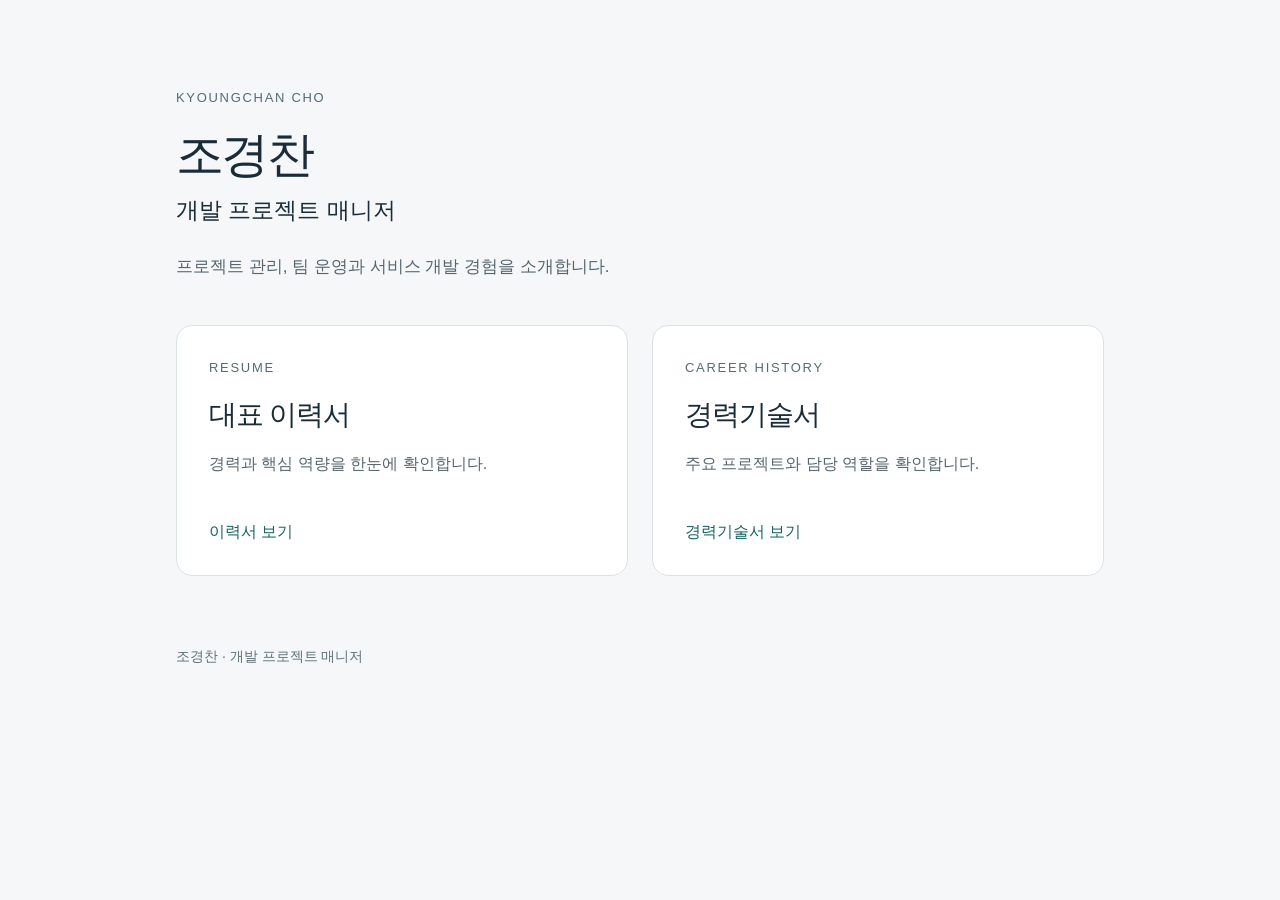
==== docs/index.html @ 89b85462 "Update public career documents" ====
<!doctype html><html lang="ko"><head><meta charset="utf-8"><meta name="viewport" content="width=device-width,initial-scale=1"><meta name="robots" content="noindex,nofollow,noarchive"><title>조경찬 제출 서류</title><link rel="stylesheet" href="./style.css"></head><body><main class="home"><div class="eyebrow">KYOUNGCHAN CHO</div><h1>조경찬</h1><p class="lead">개발 프로젝트 매니저</p><p class="intro">프로젝트 관리, 팀 운영과 서비스 개발 경험을 소개합니다.</p><div class="cards"><a class="card" href="resume/"><span class="label">RESUME</span><h2>대표 이력서</h2><p>경력과 핵심 역량을 한눈에 확인합니다.</p><span class="action">이력서 보기</span></a><a class="card" href="career/"><span class="label">CAREER HISTORY</span><h2>경력기술서</h2><p>주요 프로젝트와 담당 역할을 확인합니다.</p><span class="action">경력기술서 보기</span></a></div><footer>조경찬 · 개발 프로젝트 매니저</footer></main></body></html>
---- docs/style.css ----
:root{font-family:"Malgun Gothic","Apple SD Gothic Neo",sans-serif;color:#192d38;background:#f5f7f8;font-synthesis:none}*{box-sizing:border-box}body{margin:0}a{color:inherit}button,a{-webkit-tap-highlight-color:transparent}a:focus-visible{outline:3px solid #e8b655;outline-offset:5px}.home{max-width:1000px;margin:auto;padding:90px 36px 40px}.eyebrow,.label{font-size:13px;letter-spacing:.13em;color:#536d73}h1{font-size:48px;letter-spacing:-.055em;margin:18px 0 8px}.lead{font-size:23px;margin:0}.intro{font-size:17px;color:#56666e;line-height:1.8;margin:26px 0 42px}.cards{display:grid;grid-template-columns:1fr 1fr;gap:24px}.card{background:white;border:1px solid #dce3e6;border-radius:16px;padding:32px;text-decoration:none;transition:border-color .15s,transform .15s}.card:hover{border-color:#146760;transform:translateY(-3px)}h2{font-size:28px;margin:20px 0 12px;letter-spacing:-.04em}.card p{font-size:16px;line-height:1.8;color:#56666e}.action{display:inline-block;color:#146760;font-size:16px;margin-top:28px;font-weight:700}.home footer{margin-top:72px;color:#60727a;font-size:14px}.viewer{height:100dvh;display:flex;flex-direction:column;background:#e5e8eb}.toolbar{background:#fff;padding:15px 24px;display:flex;align-items:center;justify-content:space-between;gap:20px;border-bottom:1px solid #dce3e6}.identity{display:flex;align-items:center;gap:24px}.brand{font-size:17px;text-decoration:none;font-weight:700}.docnav{display:flex;gap:6px}.docnav a{font-size:15px;text-decoration:none;padding:9px 12px;border-radius:7px;color:#5b6970}.docnav a[aria-current=page]{background:#e6f0ef;color:#125d58;font-weight:700}.tools{display:flex;align-items:center;gap:15px}.updated{font-size:13px;color:#596971}.pdf-open{font-size:14px;padding:10px 14px;background:#176b66;color:white;border-radius:7px;text-decoration:none;white-space:nowrap}.pdf-frame{flex:1;width:100%;border:0;min-height:0}.viewer-message{margin:0;background:#fff;padding:8px 24px;font-size:14px;color:#596971}.error{padding:24px;background:white;color:#832f32}.fallback{font-size:14px;color:#596971;background:#fff;padding:8px 24px}.fallback a{color:#125d58}@media(max-width:720px){.home{padding:50px 22px}.cards{grid-template-columns:1fr}.card{padding:26px}h1{font-size:40px}.toolbar{padding:12px 14px;align-items:flex-start;gap:10px}.identity{display:block}.docnav{margin:8px 0 0 -8px}.docnav a{font-size:14px;padding:8px}.tools{flex-direction:column;align-items:flex-end;gap:7px}.updated{font-size:12px;max-width:155px;text-align:right}.viewer-message,.fallback{padding:8px 14px}.brand{font-size:16px}}
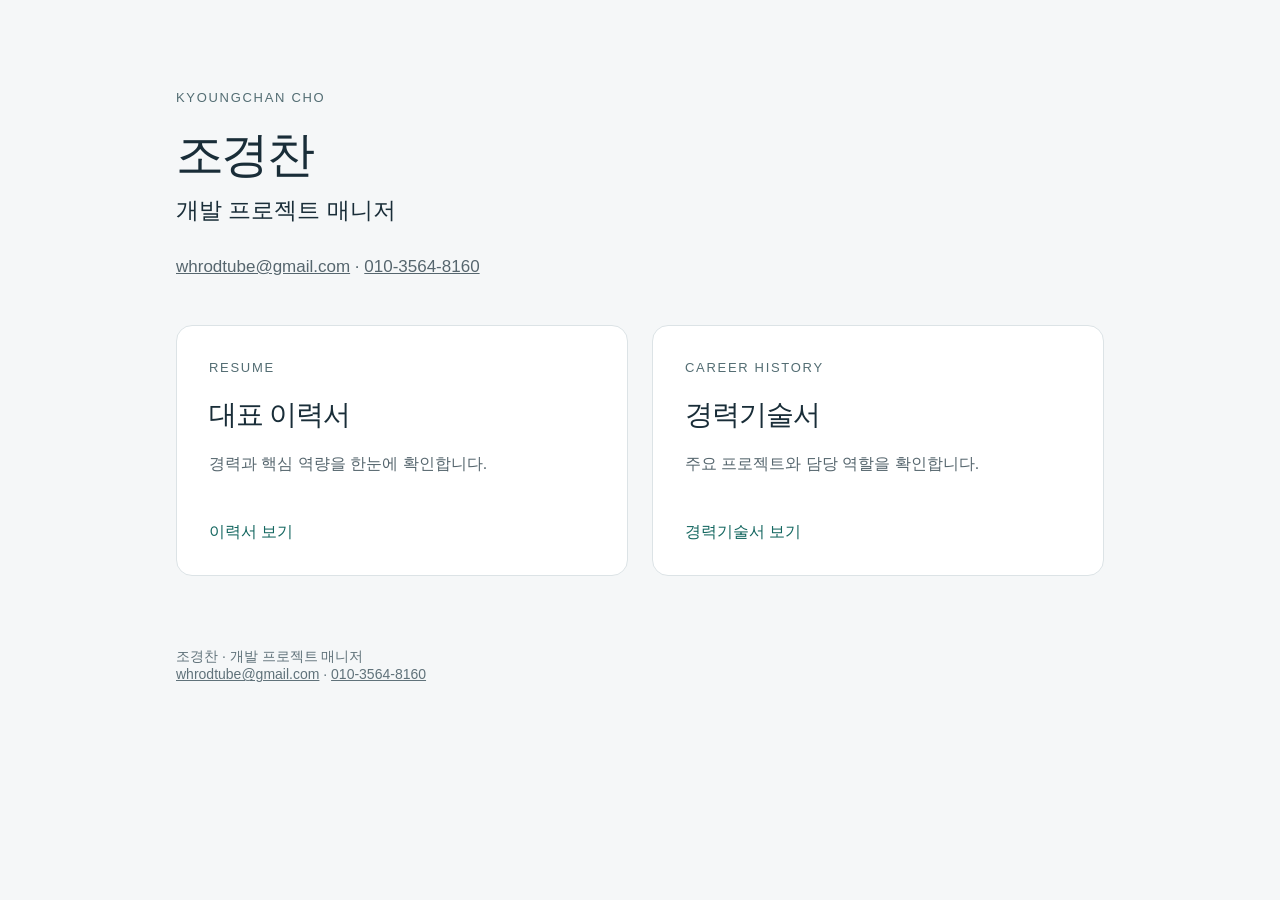
==== commit d1d30a24: "Update public career documents" ====
--- a/docs/index.html
+++ b/docs/index.html
@@ -1 +1,2 @@
-<!doctype html><html lang="ko"><head><meta charset="utf-8"><meta name="viewport" content="width=device-width,initial-scale=1"><meta name="robots" content="noindex,nofollow,noarchive"><title>조경찬 제출 서류</title><link rel="stylesheet" href="./style.css"></head><body><main class="home"><div class="eyebrow">KYOUNGCHAN CHO</div><h1>조경찬</h1><p class="lead">개발 프로젝트 매니저</p><p class="intro">프로젝트 관리, 팀 운영과 서비스 개발 경험을 소개합니다.</p><div class="cards"><a class="card" href="resume/"><span class="label">RESUME</span><h2>대표 이력서</h2><p>경력과 핵심 역량을 한눈에 확인합니다.</p><span class="action">이력서 보기</span></a><a class="card" href="career/"><span class="label">CAREER HISTORY</span><h2>경력기술서</h2><p>주요 프로젝트와 담당 역할을 확인합니다.</p><span class="action">경력기술서 보기</span></a></div><footer>조경찬 · 개발 프로젝트 매니저</footer></main></body></html>
+<!doctype html><html lang="ko"><head><meta charset="utf-8"><meta name="viewport" content="width=device-width,initial-scale=1"><meta name="robots" content="noindex,nofollow,noarchive"><title>조경찬 제출 서류</title><link rel="stylesheet" href="./style.css"></head><body><main class="home"><div class="eyebrow">KYOUNGCHAN CHO</div><h1>조경찬</h1><p class="lead">개발 프로젝트 매니저</p><p class="intro"><a href="mailto:whrodtube@gmail.com">whrodtube@gmail.com</a> · <a href="tel:+821035648160">010-3564-8160</a></p><div class="cards"><a class="card" href="resume/"><span class="label">RESUME</span><h2>대표 이력서</h2><p>경력과 핵심 역량을 한눈에 확인합니다.</p><span class="action">이력서 보기</span></a><a class="card" href="career/"><span class="label">CAREER HISTORY</span><h2>경력기술서</h2><p>주요 프로젝트와 담당 역할을 확인합니다.</p><span class="action">경력기술서 보기</span></a></div><footer>조경찬 · 개발 프로젝트 매니저<br><a href="mailto:whrodtube@gmail.com">whrodtube@gmail.com</a> · <a href="tel:+821035648160">010-3564-8160</a></footer></main></body></html>
+
--- a/docs/style.css
+++ b/docs/style.css
@@ -1 +1,5 @@
 :root{font-family:"Malgun Gothic","Apple SD Gothic Neo",sans-serif;color:#192d38;background:#f5f7f8;font-synthesis:none}*{box-sizing:border-box}body{margin:0}a{color:inherit}button,a{-webkit-tap-highlight-color:transparent}a:focus-visible{outline:3px solid #e8b655;outline-offset:5px}.home{max-width:1000px;margin:auto;padding:90px 36px 40px}.eyebrow,.label{font-size:13px;letter-spacing:.13em;color:#536d73}h1{font-size:48px;letter-spacing:-.055em;margin:18px 0 8px}.lead{font-size:23px;margin:0}.intro{font-size:17px;color:#56666e;line-height:1.8;margin:26px 0 42px}.cards{display:grid;grid-template-columns:1fr 1fr;gap:24px}.card{background:white;border:1px solid #dce3e6;border-radius:16px;padding:32px;text-decoration:none;transition:border-color .15s,transform .15s}.card:hover{border-color:#146760;transform:translateY(-3px)}h2{font-size:28px;margin:20px 0 12px;letter-spacing:-.04em}.card p{font-size:16px;line-height:1.8;color:#56666e}.action{display:inline-block;color:#146760;font-size:16px;margin-top:28px;font-weight:700}.home footer{margin-top:72px;color:#60727a;font-size:14px}.viewer{height:100dvh;display:flex;flex-direction:column;background:#e5e8eb}.toolbar{background:#fff;padding:15px 24px;display:flex;align-items:center;justify-content:space-between;gap:20px;border-bottom:1px solid #dce3e6}.identity{display:flex;align-items:center;gap:24px}.brand{font-size:17px;text-decoration:none;font-weight:700}.docnav{display:flex;gap:6px}.docnav a{font-size:15px;text-decoration:none;padding:9px 12px;border-radius:7px;color:#5b6970}.docnav a[aria-current=page]{background:#e6f0ef;color:#125d58;font-weight:700}.tools{display:flex;align-items:center;gap:15px}.updated{font-size:13px;color:#596971}.pdf-open{font-size:14px;padding:10px 14px;background:#176b66;color:white;border-radius:7px;text-decoration:none;white-space:nowrap}.pdf-frame{flex:1;width:100%;border:0;min-height:0}.viewer-message{margin:0;background:#fff;padding:8px 24px;font-size:14px;color:#596971}.error{padding:24px;background:white;color:#832f32}.fallback{font-size:14px;color:#596971;background:#fff;padding:8px 24px}.fallback a{color:#125d58}@media(max-width:720px){.home{padding:50px 22px}.cards{grid-template-columns:1fr}.card{padding:26px}h1{font-size:40px}.toolbar{padding:12px 14px;align-items:flex-start;gap:10px}.identity{display:block}.docnav{margin:8px 0 0 -8px}.docnav a{font-size:14px;padding:8px}.tools{flex-direction:column;align-items:flex-end;gap:7px}.updated{font-size:12px;max-width:155px;text-align:right}.viewer-message,.fallback{padding:8px 14px}.brand{font-size:16px}}
+
+.pdf-pages{flex:1;min-height:0;overflow:auto;padding:28px 20px;background:#e5e8eb}.pdf-page{margin:0 auto 24px;max-width:940px}.pdf-page img{display:block;width:100%;height:auto;background:white;box-shadow:0 3px 18px #20304020}.pdf-page figcaption{text-align:center;margin:12px;font-size:13px;color:#596971}.sr-only{position:absolute;width:1px;height:1px;padding:0;overflow:hidden;clip:rect(0,0,0,0);white-space:pre-wrap}@media(max-width:720px){.pdf-pages{padding:12px 8px}.pdf-page{margin-bottom:12px}}
+
+.viewer{overflow:hidden}.pdf-pages{position:relative}
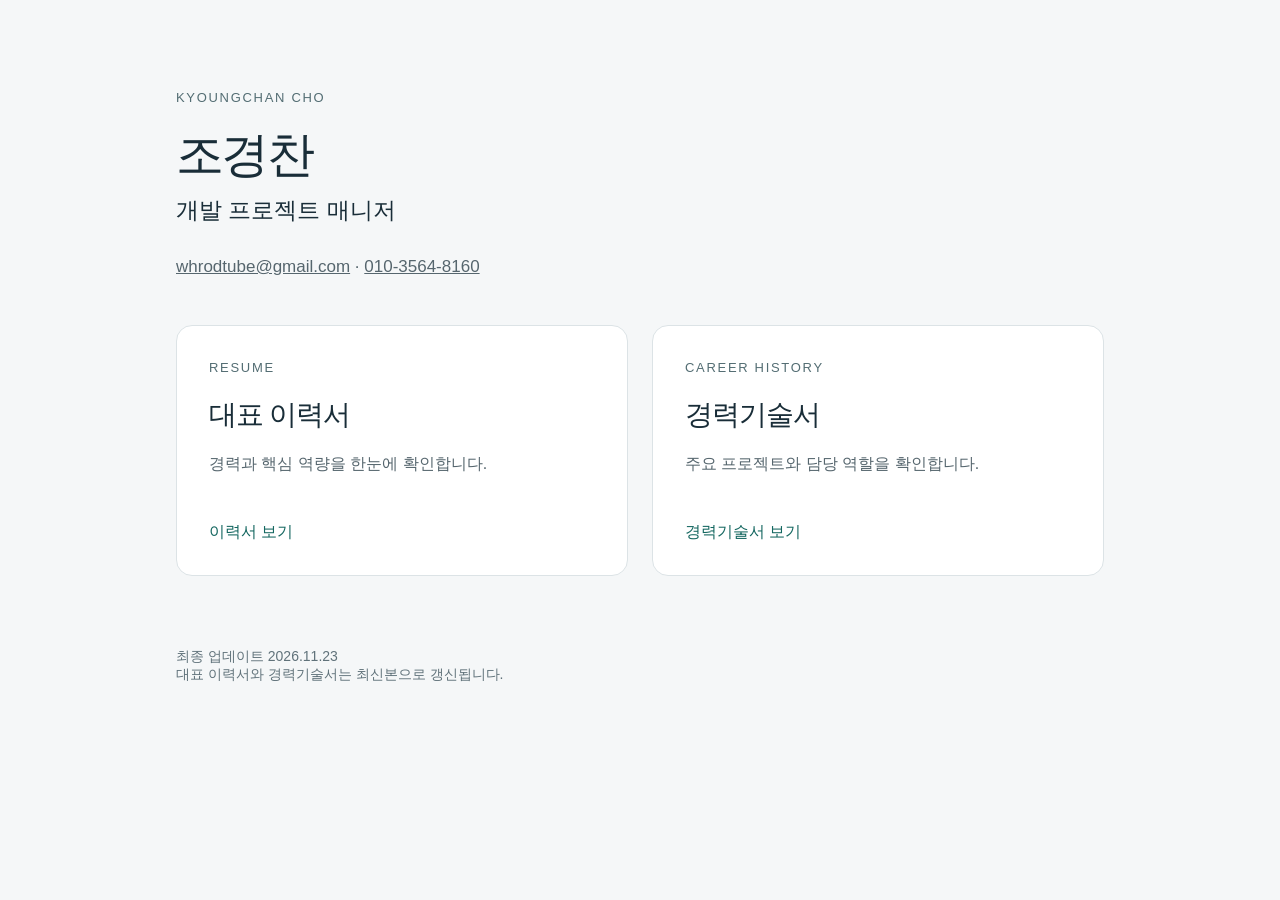
==== commit df9626a3: "Update public career documents" ====
--- a/docs/index.html
+++ b/docs/index.html
@@ -1,2 +1,3 @@
-<!doctype html><html lang="ko"><head><meta charset="utf-8"><meta name="viewport" content="width=device-width,initial-scale=1"><meta name="robots" content="noindex,nofollow,noarchive"><title>조경찬 제출 서류</title><link rel="stylesheet" href="./style.css"></head><body><main class="home"><div class="eyebrow">KYOUNGCHAN CHO</div><h1>조경찬</h1><p class="lead">개발 프로젝트 매니저</p><p class="intro"><a href="mailto:whrodtube@gmail.com">whrodtube@gmail.com</a> · <a href="tel:+821035648160">010-3564-8160</a></p><div class="cards"><a class="card" href="resume/"><span class="label">RESUME</span><h2>대표 이력서</h2><p>경력과 핵심 역량을 한눈에 확인합니다.</p><span class="action">이력서 보기</span></a><a class="card" href="career/"><span class="label">CAREER HISTORY</span><h2>경력기술서</h2><p>주요 프로젝트와 담당 역할을 확인합니다.</p><span class="action">경력기술서 보기</span></a></div><footer>조경찬 · 개발 프로젝트 매니저<br><a href="mailto:whrodtube@gmail.com">whrodtube@gmail.com</a> · <a href="tel:+821035648160">010-3564-8160</a></footer></main></body></html>
+<!doctype html><html lang="ko"><head><meta charset="utf-8"><meta name="viewport" content="width=device-width,initial-scale=1"><meta name="robots" content="noindex,nofollow,noarchive"><title>조경찬 제출 서류</title><link rel="stylesheet" href="./style.css"><script src="./home.js" defer></script></head><body><main class="home"><div class="eyebrow">KYOUNGCHAN CHO</div><h1>조경찬</h1><p class="lead">개발 프로젝트 매니저</p><p class="intro"><a href="mailto:whrodtube@gmail.com">whrodtube@gmail.com</a> · <a href="tel:+821035648160">010-3564-8160</a></p><div class="cards"><a class="card" href="resume/"><span class="label">RESUME</span><h2>대표 이력서</h2><p>경력과 핵심 역량을 한눈에 확인합니다.</p><span class="action">이력서 보기</span></a><a class="card" href="career/"><span class="label">CAREER HISTORY</span><h2>경력기술서</h2><p>주요 프로젝트와 담당 역할을 확인합니다.</p><span class="action">경력기술서 보기</span></a></div><footer><span id="document-updated" role="status">문서 업데이트 날짜 확인 중</span><br>대표 이력서와 경력기술서는 최신본으로 갱신됩니다.</footer></main></body></html>
 
+
